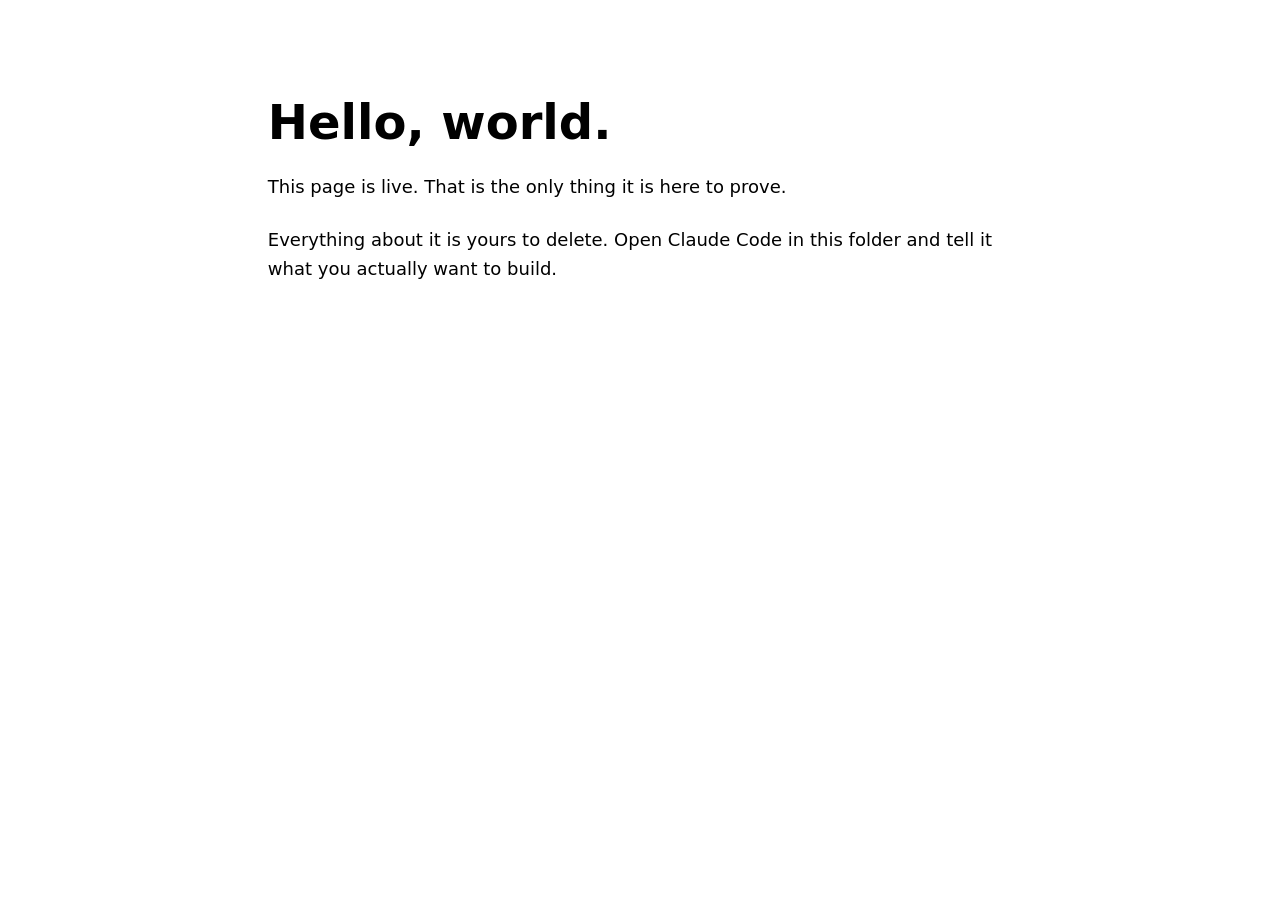
==== index.html @ e4d654cd "Initial commit" ====
<!doctype html>
<html lang="en">
<head>
  <meta charset="utf-8">
  <meta name="viewport" content="width=device-width, initial-scale=1">
  <title>Hello</title>
  <link rel="stylesheet" href="style.css">
</head>
<body>

  <h1>Hello, world.</h1>

  <p>
    This page is live. That is the only thing it is here to prove.
  </p>

  <p>
    Everything about it is yours to delete. Open Claude Code in this folder and
    tell it what you actually want to build.
  </p>

</body>
</html>
---- style.css ----
/* A deliberately small starting point.
   It exists to prove one thing: this file is loading.
   If you can see spacing and a readable line length, the path in index.html works.

   Delete all of it whenever you want. */

:root {
  /* Makes the page follow the reader's light or dark mode setting, for free. */
  color-scheme: light dark;
}

body {
  font-family: system-ui, -apple-system, "Segoe UI", Roboto, sans-serif;

  /* 65ch caps the line at about 65 characters. Long lines are genuinely hard
     to read, and this single rule does more for legibility than anything else
     in this file. */
  max-width: 65ch;

  margin: 0 auto;
  padding: 4rem 1.5rem;
  line-height: 1.6;
  font-size: 1.125rem;
}

h1 {
  font-size: 3rem;
  line-height: 1.1;
  margin-bottom: 1.5rem;
}

p {
  margin-bottom: 1.5rem;
}
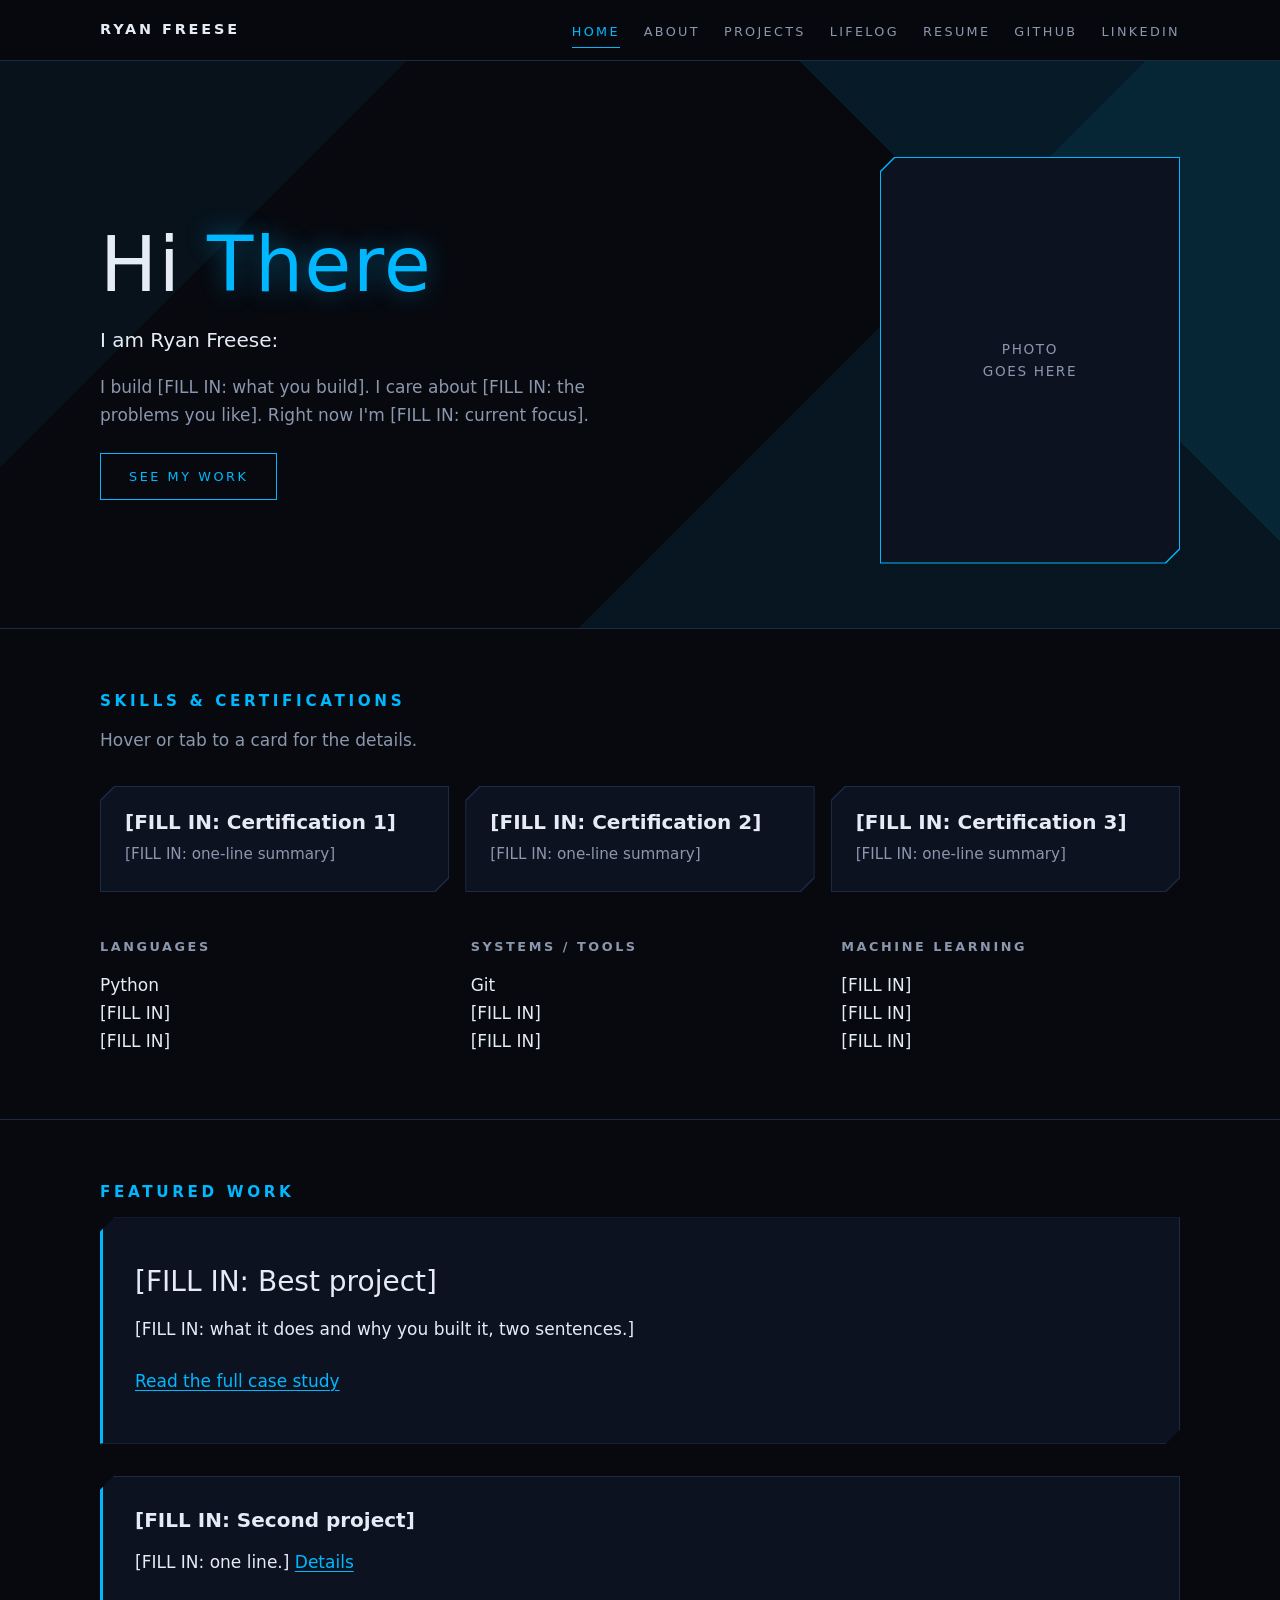
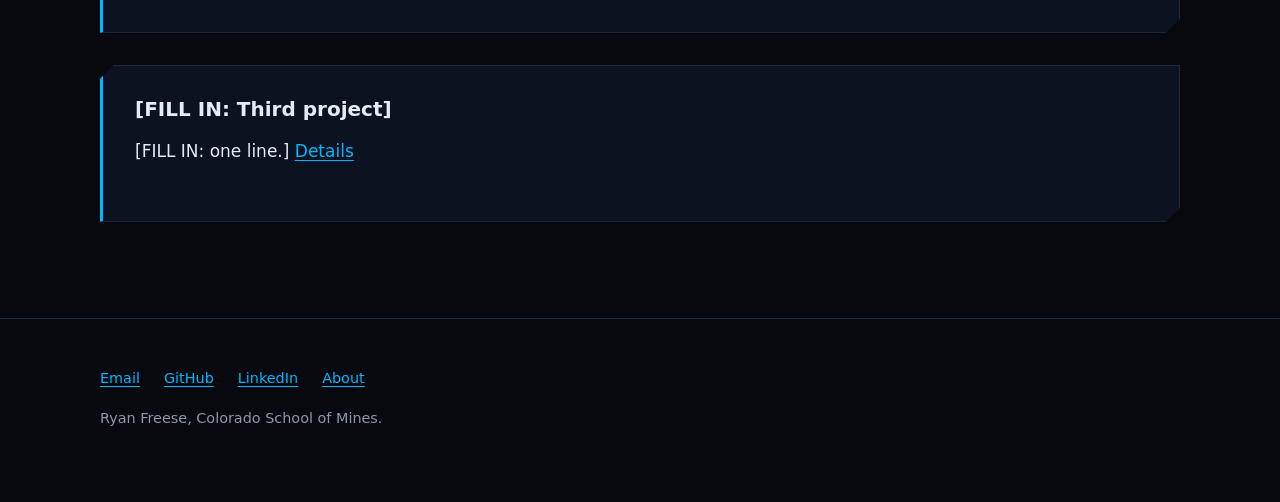
==== commit 389905f2: "Build full site: home, about, projects, lifelog, resume, redirect stubs Dark neon-blue crystalline t" ====
--- a/index.html
+++ b/index.html
@@ -3,21 +3,136 @@
 <head>
   <meta charset="utf-8">
   <meta name="viewport" content="width=device-width, initial-scale=1">
-  <title>Hello</title>
+  <title>Ryan Freese</title>
+  <meta name="description" content="Ryan Freese, computer science master's student. Projects, skills and a lifelog.">
   <link rel="stylesheet" href="style.css">
 </head>
 <body>
 
-  <h1>Hello, world.</h1>
+  <header class="site-header">
+    <div class="wrap">
+      <a class="brand" href="index.html">Ryan Freese</a>
+      <nav aria-label="Main">
+        <ul class="nav">
+          <li><a href="index.html" aria-current="page">Home</a></li>
+          <li><a href="about.html">About</a></li>
+          <li><a href="projects/">Projects</a></li>
+          <li><a href="lifelog/">Lifelog</a></li>
+          <li><a href="resume/">Resume</a></li>
+          <li><a href="github/">GitHub</a></li>
+          <li><a href="linkedin/">LinkedIn</a></li>
+        </ul>
+      </nav>
+    </div>
+  </header>
 
-  <p>
-    This page is live. That is the only thing it is here to prove.
-  </p>
+  <main>
+    <section class="hero">
+      <div class="wrap">
+        <div>
+          <h1>Hi <span>There</span></h1>
+          <p class="lead">I am Ryan Freese:</p>
+          <p class="intro">
+            I build [FILL IN: what you build]. I care about [FILL IN: the problems you like].
+            Right now I'm [FILL IN: current focus].
+          </p>
+          <a class="btn" href="projects/">See my work</a>
+        </div>
+        <div class="portrait" role="img" aria-label="Photo of Ryan Freese (placeholder)">
+          <div>Photo<br>goes here</div>
+        </div>
+      </div>
+    </section>
 
-  <p>
-    Everything about it is yours to delete. Open Claude Code in this folder and
-    tell it what you actually want to build.
-  </p>
+    <section class="section" id="skills">
+      <div class="wrap">
+        <h2>Skills &amp; certifications</h2>
+        <p class="muted prose">Hover or tab to a card for the details.</p>
+
+        <ul class="skills-grid">
+          <li class="skill-card" tabindex="0"><div>
+            <h3>[FILL IN: Certification 1]</h3>
+            <p>[FILL IN: one-line summary]</p>
+            <div class="skill-card__detail"><dl>
+              <dt>Issuer</dt><dd>[FILL IN]</dd>
+              <dt>Date</dt><dd>[FILL IN]</dd>
+              <dt>What it covers</dt><dd>[FILL IN]</dd>
+              <dt>Related work</dt><dd>[FILL IN: link a project]</dd>
+            </dl></div>
+          </div></li>
+          <li class="skill-card" tabindex="0"><div>
+            <h3>[FILL IN: Certification 2]</h3>
+            <p>[FILL IN: one-line summary]</p>
+            <div class="skill-card__detail"><dl>
+              <dt>Issuer</dt><dd>[FILL IN]</dd>
+              <dt>Date</dt><dd>[FILL IN]</dd>
+              <dt>What it covers</dt><dd>[FILL IN]</dd>
+              <dt>Related work</dt><dd>[FILL IN: link a project]</dd>
+            </dl></div>
+          </div></li>
+          <li class="skill-card" tabindex="0"><div>
+            <h3>[FILL IN: Certification 3]</h3>
+            <p>[FILL IN: one-line summary]</p>
+            <div class="skill-card__detail"><dl>
+              <dt>Issuer</dt><dd>[FILL IN]</dd>
+              <dt>Date</dt><dd>[FILL IN]</dd>
+              <dt>What it covers</dt><dd>[FILL IN]</dd>
+              <dt>Related work</dt><dd>[FILL IN: link a project]</dd>
+            </dl></div>
+          </div></li>
+        </ul>
+
+        <div class="skill-lists">
+          <div>
+            <h3>Languages</h3>
+            <p>Python<br>[FILL IN]<br>[FILL IN]</p>
+          </div>
+          <div>
+            <h3>Systems / Tools</h3>
+            <p>Git<br>[FILL IN]<br>[FILL IN]</p>
+          </div>
+          <div>
+            <h3>Machine Learning</h3>
+            <p>[FILL IN]<br>[FILL IN]<br>[FILL IN]</p>
+          </div>
+        </div>
+      </div>
+    </section>
+
+    <section class="section" id="work">
+      <div class="wrap">
+        <h2>Featured work</h2>
+
+        <article class="case case--major">
+          <h3>[FILL IN: Best project]</h3>
+          <p class="prose">[FILL IN: what it does and why you built it, two sentences.]</p>
+          <a href="projects/">Read the full case study</a>
+        </article>
+
+        <article class="case case--minor">
+          <h3>[FILL IN: Second project]</h3>
+          <p>[FILL IN: one line.] <a href="projects/">Details</a></p>
+        </article>
+
+        <article class="case case--minor">
+          <h3>[FILL IN: Third project]</h3>
+          <p>[FILL IN: one line.] <a href="projects/">Details</a></p>
+        </article>
+      </div>
+    </section>
+  </main>
+
+  <footer class="site-footer">
+    <div class="wrap">
+      <ul>
+        <li><a href="mailto:ryandfreese@gmail.com">Email</a></li>
+        <li><a href="github/">GitHub</a></li>
+        <li><a href="linkedin/">LinkedIn</a></li>
+        <li><a href="about.html">About</a></li>
+      </ul>
+      <p>Ryan Freese, Colorado School of Mines.</p>
+    </div>
+  </footer>
 
 </body>
 </html>
--- a/style.css
+++ b/style.css
@@ -1,34 +1,133 @@
-/* A deliberately small starting point.
-   It exists to prove one thing: this file is loading.
-   If you can see spacing and a readable line length, the path in index.html works.
-
-   Delete all of it whenever you want. */
+/* Dark, neon-blue, crystalline. Plain CSS, system fonts, no JS.
+   Spacing scale: 8 / 16 / 24 / 32 / 48 / 64 / 96 px. */
 
 :root {
-  /* Makes the page follow the reader's light or dark mode setting, for free. */
-  color-scheme: light dark;
+  color-scheme: dark;
+  --bg: #07090f;
+  --panel: #0d1220;
+  --line: #1c2a44;
+  --text: #e6ecf5;
+  --muted: #8b97ad;
+  --accent: #00b8ff;
+  --s1: 8px; --s2: 16px; --s3: 24px; --s4: 32px; --s5: 48px; --s6: 64px; --s7: 96px;
+  /* cut corners: the "crystal" shape used on portrait and cards */
+  --facet: polygon(14px 0, 100% 0, 100% calc(100% - 14px), calc(100% - 14px) 100%, 0 100%, 0 14px);
 }
 
+html { scroll-behavior: smooth; }
+
 body {
-  font-family: system-ui, -apple-system, "Segoe UI", Roboto, sans-serif;
-
-  /* 65ch caps the line at about 65 characters. Long lines are genuinely hard
-     to read, and this single rule does more for legibility than anything else
-     in this file. */
-  max-width: 65ch;
-
-  margin: 0 auto;
-  padding: 4rem 1.5rem;
-  line-height: 1.6;
-  font-size: 1.125rem;
+  margin: 0;
+  background: var(--bg);
+  color: var(--text);
+  font-family: "Segoe UI", system-ui, -apple-system, Helvetica, Arial, sans-serif;
+  font-size: 1.0625rem;
+  line-height: 1.65;
 }
 
-h1 {
-  font-size: 3rem;
-  line-height: 1.1;
-  margin-bottom: 1.5rem;
+a { color: var(--accent); text-decoration-thickness: 1px; text-underline-offset: 3px; }
+a:hover { color: #7fdcff; }
+:focus-visible { outline: 2px solid var(--accent); outline-offset: 3px; }
+
+h1, h2, h3 { line-height: 1.15; margin: 0 0 var(--s2); }
+h1 { font-size: clamp(2.5rem, 7vw, 4.75rem); font-weight: 300; letter-spacing: 0.02em; }
+h2 { font-size: 0.95rem; font-weight: 600; letter-spacing: 0.24em; text-transform: uppercase; color: var(--accent); }
+h3 { font-size: 1.25rem; font-weight: 600; }
+p { margin: 0 0 var(--s3); }
+
+.wrap { max-width: 1080px; margin: 0 auto; padding: 0 var(--s3); }
+.prose { max-width: 65ch; }
+.muted { color: var(--muted); }
+
+/* ---------- header ---------- */
+.site-header {
+  position: sticky; top: 0; z-index: 10;
+  background: rgba(7, 9, 15, 0.94);
+  border-bottom: 1px solid var(--line);
+}
+.site-header .wrap { display: flex; flex-wrap: wrap; align-items: center; justify-content: space-between; gap: var(--s1) var(--s3); padding-top: var(--s2); padding-bottom: var(--s2); }
+.brand { color: var(--text); font-weight: 600; letter-spacing: 0.2em; text-decoration: none; text-transform: uppercase; font-size: 0.9rem; }
+.nav { display: flex; flex-wrap: wrap; gap: var(--s1) var(--s3); list-style: none; margin: 0; padding: 0; }
+.nav a { color: var(--muted); text-decoration: none; font-size: 0.8rem; letter-spacing: 0.18em; text-transform: uppercase; padding: var(--s1) 0; border-bottom: 1px solid transparent; }
+.nav a:hover, .nav a[aria-current="page"] { color: var(--accent); border-bottom-color: var(--accent); }
+
+/* ---------- hero ---------- */
+.hero {
+  padding: var(--s7) 0 var(--s6);
+  border-bottom: 1px solid var(--line);
+  /* low-poly triangles from hard-stop gradients */
+  background:
+    linear-gradient(135deg, transparent 0 62%, rgba(0, 184, 255, 0.07) 62% 100%),
+    linear-gradient(225deg, rgba(0, 184, 255, 0.10) 0 26%, transparent 26%),
+    linear-gradient(315deg, transparent 0 78%, rgba(0, 184, 255, 0.05) 78% 100%),
+    var(--bg);
+}
+.hero .wrap { display: grid; grid-template-columns: 1fr minmax(200px, 300px); gap: var(--s5); align-items: center; }
+.hero h1 span { color: var(--accent); text-shadow: 0 0 24px rgba(0, 184, 255, 0.45); }
+.hero .lead { font-size: 1.25rem; color: var(--text); margin-bottom: var(--s2); }
+.hero .intro { color: var(--muted); max-width: 52ch; }
+
+.portrait { padding: 1px; background: var(--accent); clip-path: var(--facet); aspect-ratio: 4 / 5; }
+.portrait > div { height: 100%; display: grid; place-items: center; text-align: center; padding: var(--s2); background: var(--panel); clip-path: var(--facet); color: var(--muted); font-size: 0.85rem; letter-spacing: 0.12em; text-transform: uppercase; }
+
+/* ghost button */
+.btn { display: inline-block; padding: 12px 28px; border: 1px solid var(--accent); color: var(--accent); text-decoration: none; text-transform: uppercase; letter-spacing: 0.2em; font-size: 0.8rem; transition: background 0.2s, color 0.2s; }
+.btn:hover { background: var(--accent); color: var(--bg); }
+
+/* ---------- sections ---------- */
+.section { padding: var(--s6) 0; border-bottom: 1px solid var(--line); scroll-margin-top: 72px; }
+.page-title { padding: var(--s6) 0 var(--s4); border-bottom: 1px solid var(--line); }
+.page-title h1 { margin-bottom: var(--s1); font-size: clamp(2.25rem, 6vw, 3.75rem); }
+
+/* ---------- skills grid: cards expand on hover or focus ---------- */
+.skills-grid { display: grid; grid-template-columns: repeat(3, 1fr); gap: var(--s2); list-style: none; margin: var(--s4) 0 var(--s5); padding: 0; }
+.skill-card { padding: 1px; background: var(--line); clip-path: var(--facet); transition: background 0.2s; cursor: default; }
+.skill-card > div { height: 100%; box-sizing: border-box; padding: var(--s3); background: var(--panel); clip-path: var(--facet); }
+.skill-card h3 { margin-bottom: var(--s1); }
+.skill-card p { margin: 0; color: var(--muted); font-size: 0.95rem; }
+.skill-card__detail { max-height: 0; overflow: hidden; opacity: 0; transition: max-height 0.3s ease, opacity 0.25s ease; }
+.skill-card__detail dl { margin: var(--s2) 0 0; padding-top: var(--s2); border-top: 1px solid var(--line); font-size: 0.9rem; }
+.skill-card__detail dt { color: var(--accent); font-size: 0.72rem; letter-spacing: 0.18em; text-transform: uppercase; }
+.skill-card__detail dd { margin: 0 0 var(--s1); color: var(--text); }
+.skill-card:hover, .skill-card:focus-within { grid-column: 1 / -1; background: var(--accent); }
+.skill-card:hover .skill-card__detail, .skill-card:focus-within .skill-card__detail { max-height: 320px; opacity: 1; }
+
+.skill-lists { display: grid; grid-template-columns: repeat(3, 1fr); gap: var(--s4); }
+.skill-lists h3 { font-size: 0.8rem; letter-spacing: 0.2em; text-transform: uppercase; color: var(--muted); }
+.skill-lists p { margin: 0; }
+
+/* ---------- case studies ---------- */
+.case { padding: var(--s4); margin-bottom: var(--s4); background: var(--panel); border: 1px solid var(--line); border-left: 3px solid var(--accent); clip-path: var(--facet); }
+.case--major { padding: var(--s5) var(--s4); }
+.case--major h2, .case--minor h2 { margin-bottom: var(--s1); }
+.case h3 { font-size: 1.75rem; font-weight: 300; }
+.case--minor h3 { font-size: 1.25rem; font-weight: 600; }
+.case dl { display: grid; grid-template-columns: max-content 1fr; gap: var(--s1) var(--s3); margin: var(--s3) 0 0; }
+.case dt { color: var(--accent); font-size: 0.72rem; letter-spacing: 0.18em; text-transform: uppercase; padding-top: 4px; }
+.case dd { margin: 0; }
+
+/* ---------- lifelog ---------- */
+.log-entry { display: grid; grid-template-columns: 9rem 1fr; gap: var(--s3); padding: var(--s3) 0; border-top: 1px solid var(--line); }
+.log-entry time { color: var(--accent); letter-spacing: 0.14em; text-transform: uppercase; font-size: 0.85rem; }
+.log-entry h3 { font-size: 1rem; color: var(--muted); letter-spacing: 0.12em; text-transform: uppercase; margin: 0 0 4px; }
+.log-entry p { margin: 0 0 var(--s2); }
+
+/* ---------- footer ---------- */
+.site-footer { padding: var(--s5) 0; color: var(--muted); font-size: 0.9rem; }
+.site-footer ul { display: flex; flex-wrap: wrap; gap: var(--s1) var(--s3); list-style: none; margin: 0 0 var(--s2); padding: 0; }
+
+/* ---------- small screens ---------- */
+@media (max-width: 720px) {
+  .hero { padding: var(--s6) 0 var(--s5); }
+  .hero .wrap { grid-template-columns: 1fr; }
+  .portrait { max-width: 220px; order: -1; }
+  .skills-grid, .skill-lists { grid-template-columns: 1fr; }
+  .case dl, .log-entry { grid-template-columns: 1fr; }
+  .case dl { gap: 0; }
+  .case dd { margin-bottom: var(--s2); }
 }
 
-p {
-  margin-bottom: 1.5rem;
+@media (prefers-reduced-motion: reduce) {
+  html { scroll-behavior: auto; }
+  .btn, .skill-card, .skill-card__detail { transition: none; }
 }
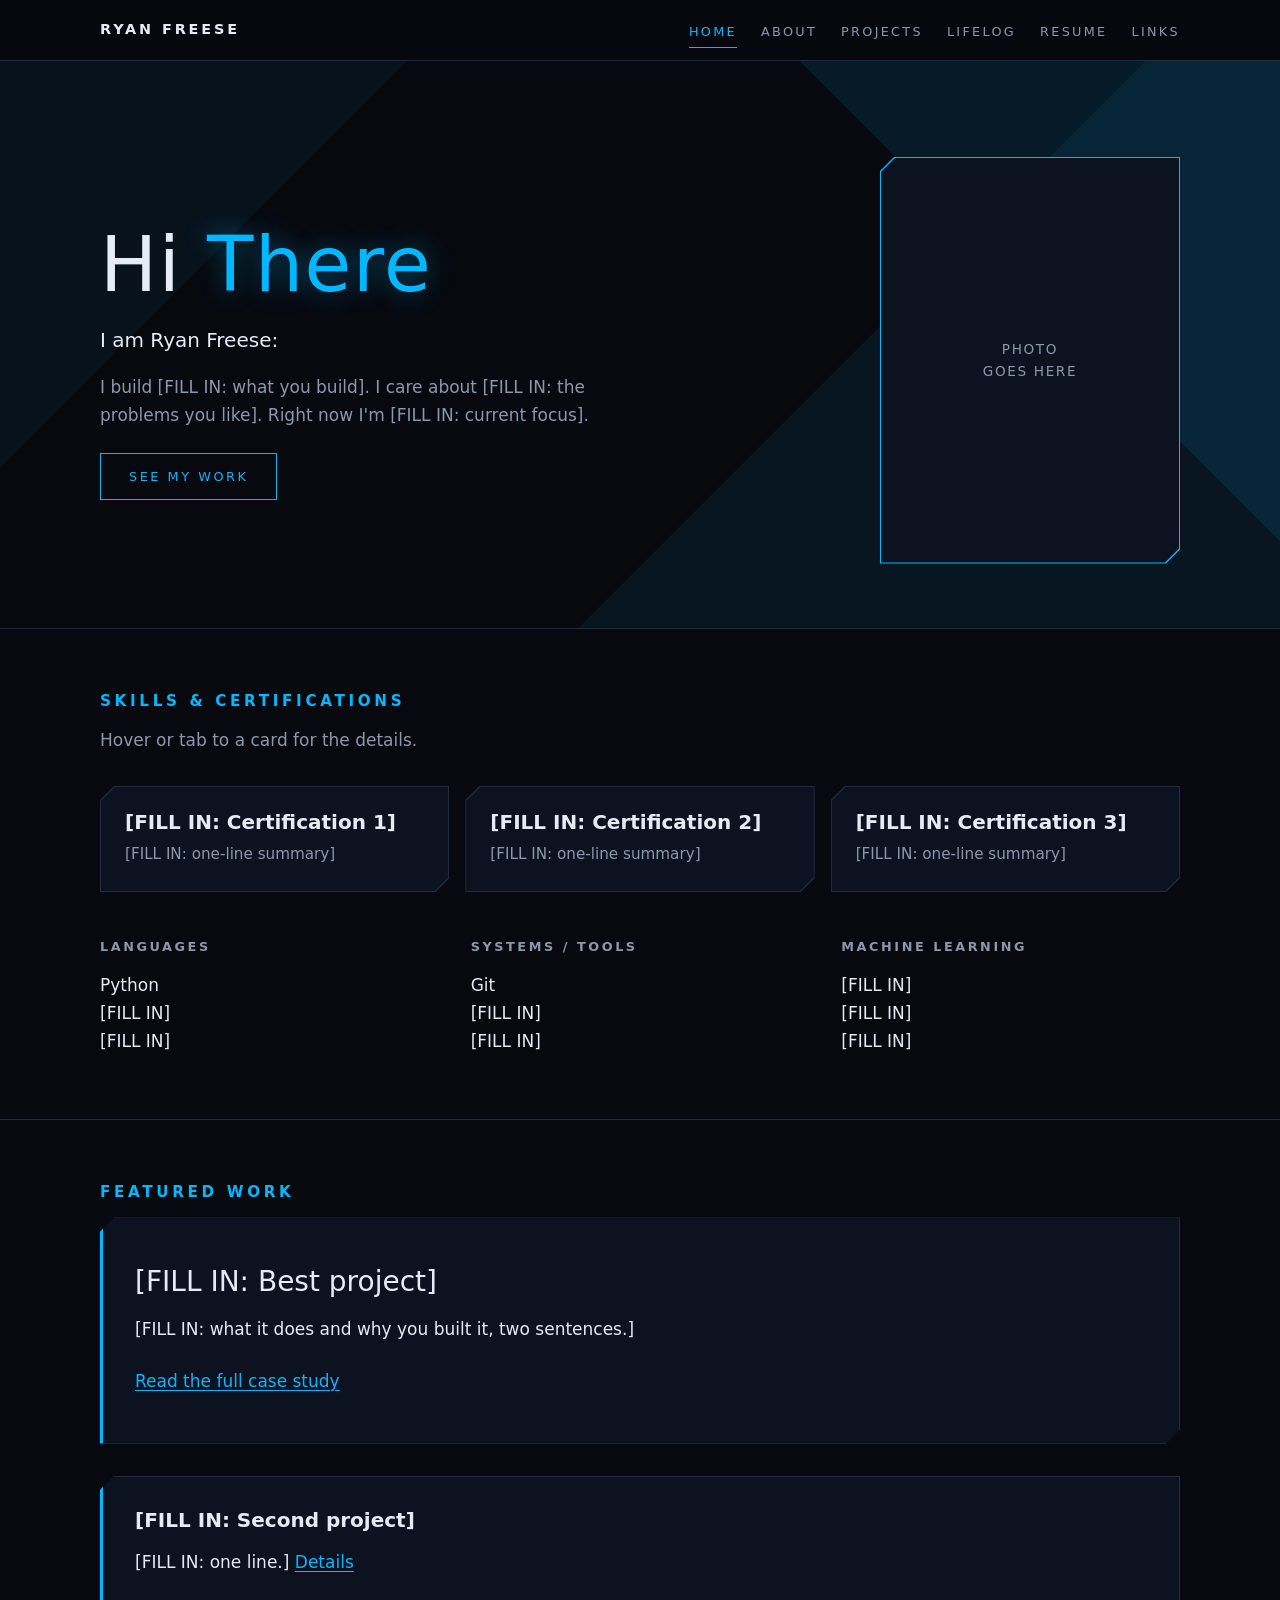
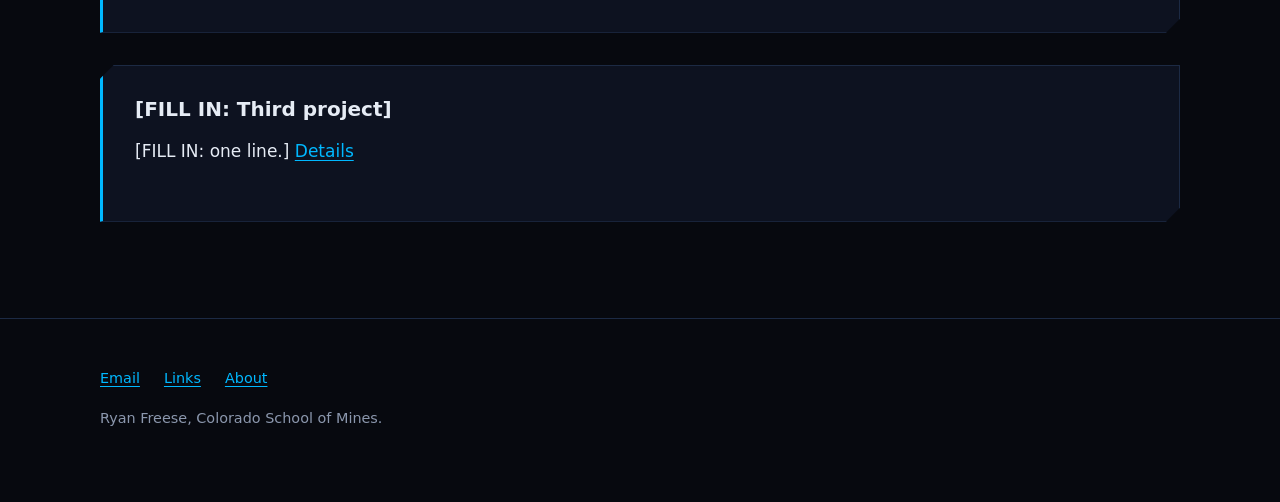
==== commit 78886b18: "Replace GitHub and LinkedIn tabs with a Links page Co-Authored-By: Claude Sonnet 5 <noreply@anthropi" ====
--- a/index.html
+++ b/index.html
@@ -19,8 +19,7 @@
           <li><a href="projects/">Projects</a></li>
           <li><a href="lifelog/">Lifelog</a></li>
           <li><a href="resume/">Resume</a></li>
-          <li><a href="github/">GitHub</a></li>
-          <li><a href="linkedin/">LinkedIn</a></li>
+          <li><a href="links/">Links</a></li>
         </ul>
       </nav>
     </div>
@@ -126,8 +125,7 @@
     <div class="wrap">
       <ul>
         <li><a href="mailto:ryandfreese@gmail.com">Email</a></li>
-        <li><a href="github/">GitHub</a></li>
-        <li><a href="linkedin/">LinkedIn</a></li>
+        <li><a href="links/">Links</a></li>
         <li><a href="about.html">About</a></li>
       </ul>
       <p>Ryan Freese, Colorado School of Mines.</p>
--- a/style.css
+++ b/style.css
@@ -131,3 +131,14 @@
   html { scroll-behavior: auto; }
   .btn, .skill-card, .skill-card__detail { transition: none; }
 }
+
+/* ---------- links page ---------- */
+.links-grid { display: grid; grid-template-columns: repeat(auto-fill, minmax(220px, 1fr)); gap: var(--s3); list-style: none; margin: 0; padding: 0; }
+.link-card { padding: 1px; background: var(--line); clip-path: var(--facet); transition: background 0.2s; }
+.link-card:hover, .link-card:focus-within { background: var(--accent); }
+.link-card > div { height: 100%; box-sizing: border-box; padding: var(--s4) var(--s3); background: var(--panel); clip-path: var(--facet); text-align: center; }
+.link-card h3 { margin-bottom: 4px; }
+.link-card p { margin: 0 0 var(--s3); font-size: 0.9rem; }
+.logo { width: 72px; height: 72px; margin: 0 auto var(--s2); display: grid; place-items: center; background: var(--accent); color: var(--bg); font-weight: 700; font-size: 1.4rem; letter-spacing: 0.06em; clip-path: var(--facet); }
+.btn[aria-disabled="true"] { border-color: var(--line); color: var(--muted); cursor: not-allowed; }
+.btn[aria-disabled="true"]:hover { background: transparent; color: var(--muted); }
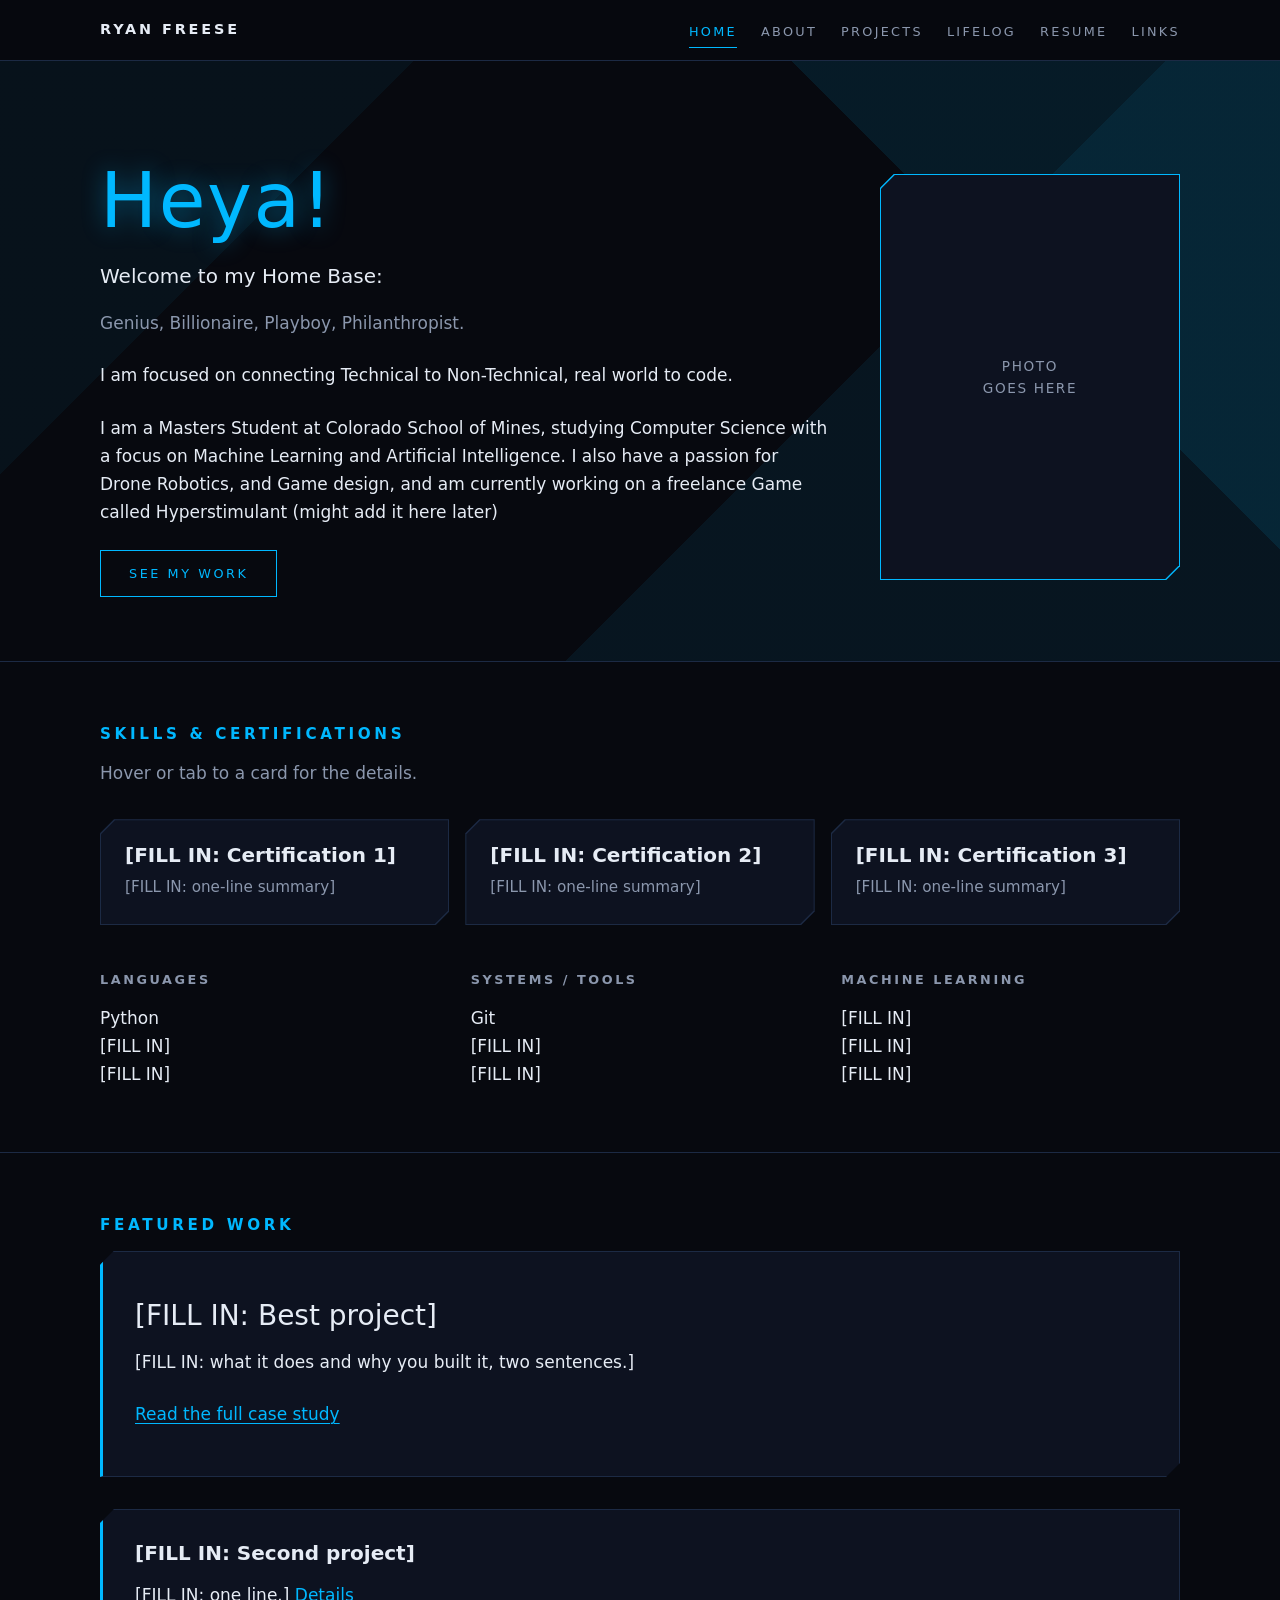
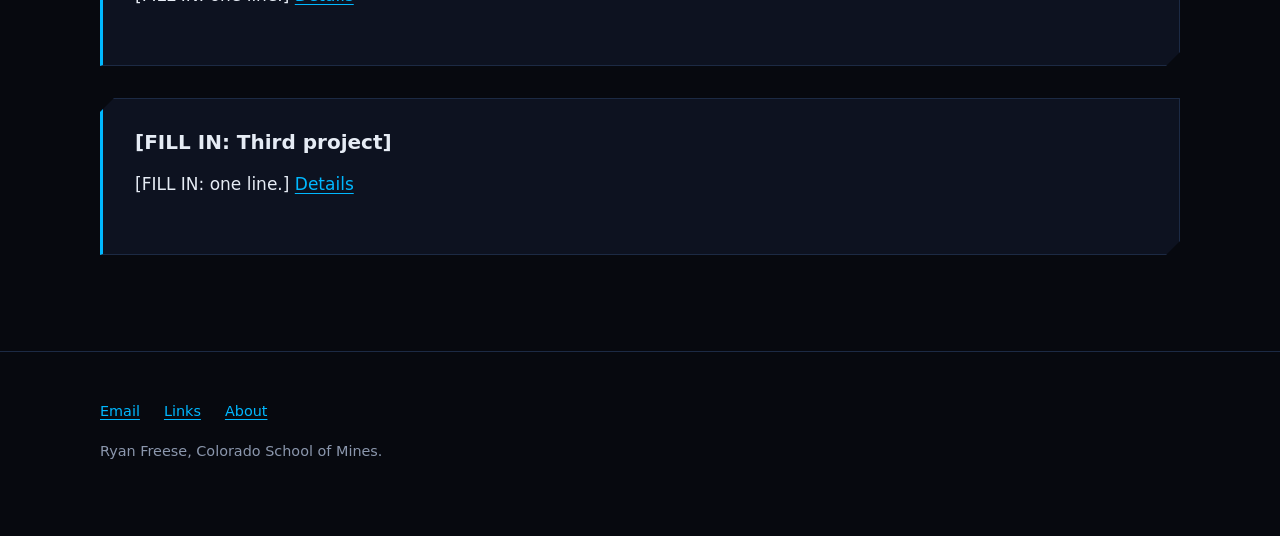
==== commit 2bb8caea: "Polish site styling and copy, add PRODUCT.md Co-Authored-By: Claude Sonnet 5 <noreply@anthropic.com>" ====
--- a/index.html
+++ b/index.html
@@ -29,11 +29,16 @@
     <section class="hero">
       <div class="wrap">
         <div>
-          <h1>Hi <span>There</span></h1>
-          <p class="lead">I am Ryan Freese:</p>
+          <h1><span>Heya!</span></h1>
+          <p class="lead">Welcome to my Home Base:</p>
           <p class="intro">
-            I build [FILL IN: what you build]. I care about [FILL IN: the problems you like].
-            Right now I'm [FILL IN: current focus].
+            Genius, Billionaire, Playboy, Philanthropist.
+          </p>
+          <p>
+            I am focused on connecting Technical to Non-Technical, real world to code. 
+          </p>
+          <p>
+            I am a Masters Student at Colorado School of Mines, studying Computer Science with a focus on Machine Learning and Artificial Intelligence. I also have a passion for Drone Robotics, and Game design, and am currently working on a freelance Game called Hyperstimulant (might add it here later)
           </p>
           <a class="btn" href="projects/">See my work</a>
         </div>
@@ -124,7 +129,7 @@
   <footer class="site-footer">
     <div class="wrap">
       <ul>
-        <li><a href="mailto:ryandfreese@gmail.com">Email</a></li>
+        <li><a href="mailto:rfreese@mines.edu">Email</a></li>
         <li><a href="links/">Links</a></li>
         <li><a href="about.html">About</a></li>
       </ul>
--- a/style.css
+++ b/style.css
@@ -121,7 +121,7 @@
   .hero { padding: var(--s6) 0 var(--s5); }
   .hero .wrap { grid-template-columns: 1fr; }
   .portrait { max-width: 220px; order: -1; }
-  .skills-grid, .skill-lists { grid-template-columns: 1fr; }
+  .skills-grid, .skill-lists, .links-grid { grid-template-columns: 1fr; }
   .case dl, .log-entry { grid-template-columns: 1fr; }
   .case dl { gap: 0; }
   .case dd { margin-bottom: var(--s2); }
@@ -133,7 +133,7 @@
 }
 
 /* ---------- links page ---------- */
-.links-grid { display: grid; grid-template-columns: repeat(auto-fill, minmax(220px, 1fr)); gap: var(--s3); list-style: none; margin: 0; padding: 0; }
+.links-grid { display: grid; grid-template-columns: repeat(3, 1fr); gap: var(--s3); list-style: none; margin: 0; padding: 0; }
 .link-card { padding: 1px; background: var(--line); clip-path: var(--facet); transition: background 0.2s; }
 .link-card:hover, .link-card:focus-within { background: var(--accent); }
 .link-card > div { height: 100%; box-sizing: border-box; padding: var(--s4) var(--s3); background: var(--panel); clip-path: var(--facet); text-align: center; }
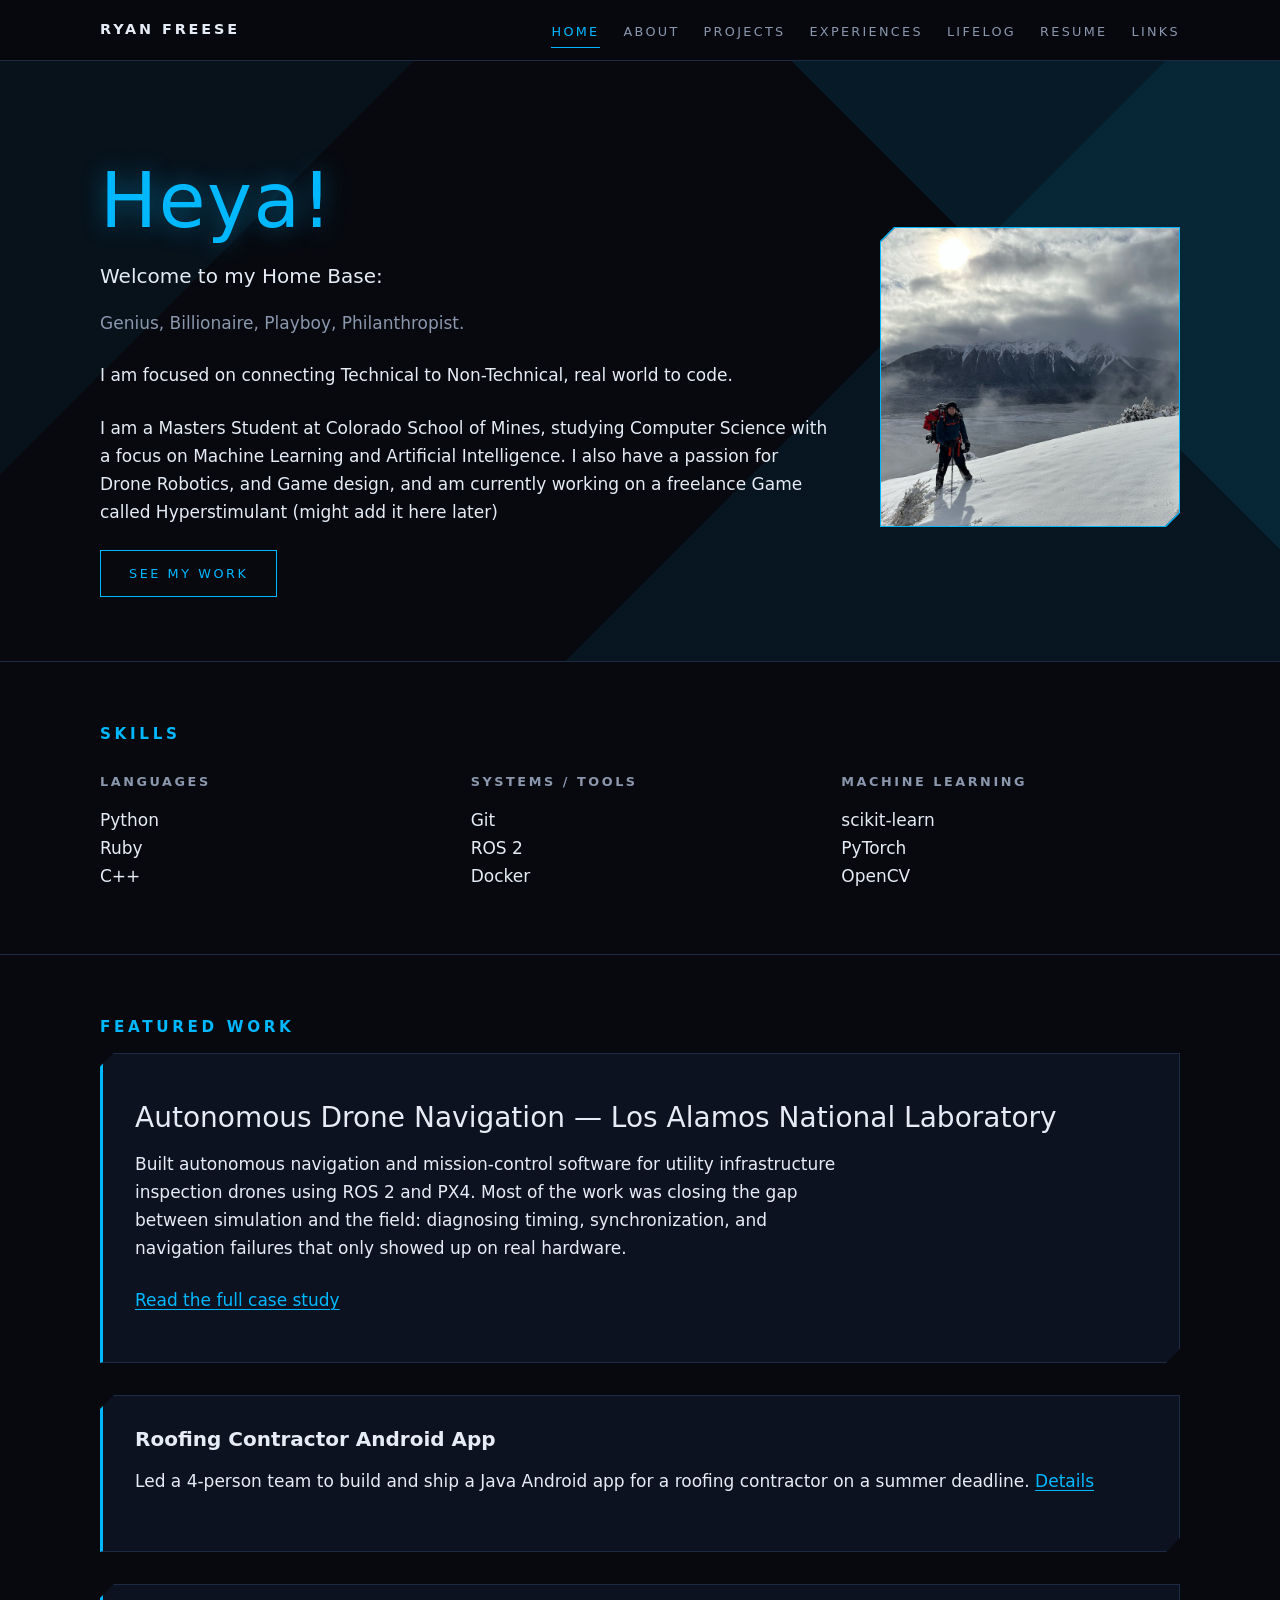
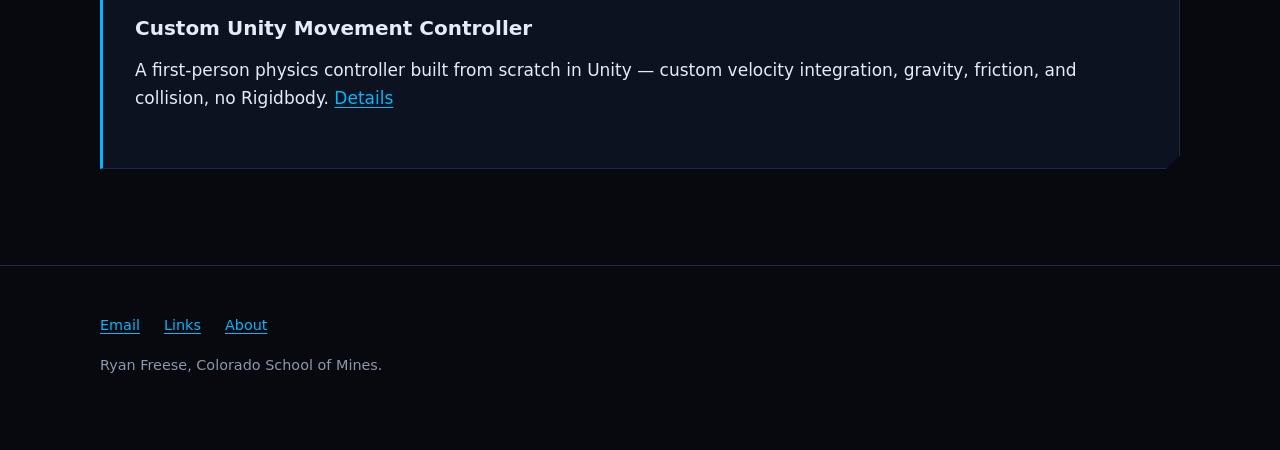
==== commit a02d46e0: "Add Experiences section, real photos, and site cleanup Adds a new Experiences page (static per-post " ====
--- a/index.html
+++ b/index.html
@@ -17,6 +17,7 @@
           <li><a href="index.html" aria-current="page">Home</a></li>
           <li><a href="about.html">About</a></li>
           <li><a href="projects/">Projects</a></li>
+          <li><a href="experiences/">Experiences</a></li>
           <li><a href="lifelog/">Lifelog</a></li>
           <li><a href="resume/">Resume</a></li>
           <li><a href="links/">Links</a></li>
@@ -42,62 +43,28 @@
           </p>
           <a class="btn" href="projects/">See my work</a>
         </div>
-        <div class="portrait" role="img" aria-label="Photo of Ryan Freese (placeholder)">
-          <div>Photo<br>goes here</div>
+        <div class="portrait">
+          <div><img src="imago/Main%20Image.jpg" alt="Ryan Freese"></div>
         </div>
       </div>
     </section>
 
     <section class="section" id="skills">
       <div class="wrap">
-        <h2>Skills &amp; certifications</h2>
-        <p class="muted prose">Hover or tab to a card for the details.</p>
-
-        <ul class="skills-grid">
-          <li class="skill-card" tabindex="0"><div>
-            <h3>[FILL IN: Certification 1]</h3>
-            <p>[FILL IN: one-line summary]</p>
-            <div class="skill-card__detail"><dl>
-              <dt>Issuer</dt><dd>[FILL IN]</dd>
-              <dt>Date</dt><dd>[FILL IN]</dd>
-              <dt>What it covers</dt><dd>[FILL IN]</dd>
-              <dt>Related work</dt><dd>[FILL IN: link a project]</dd>
-            </dl></div>
-          </div></li>
-          <li class="skill-card" tabindex="0"><div>
-            <h3>[FILL IN: Certification 2]</h3>
-            <p>[FILL IN: one-line summary]</p>
-            <div class="skill-card__detail"><dl>
-              <dt>Issuer</dt><dd>[FILL IN]</dd>
-              <dt>Date</dt><dd>[FILL IN]</dd>
-              <dt>What it covers</dt><dd>[FILL IN]</dd>
-              <dt>Related work</dt><dd>[FILL IN: link a project]</dd>
-            </dl></div>
-          </div></li>
-          <li class="skill-card" tabindex="0"><div>
-            <h3>[FILL IN: Certification 3]</h3>
-            <p>[FILL IN: one-line summary]</p>
-            <div class="skill-card__detail"><dl>
-              <dt>Issuer</dt><dd>[FILL IN]</dd>
-              <dt>Date</dt><dd>[FILL IN]</dd>
-              <dt>What it covers</dt><dd>[FILL IN]</dd>
-              <dt>Related work</dt><dd>[FILL IN: link a project]</dd>
-            </dl></div>
-          </div></li>
-        </ul>
+        <h2>Skills</h2>
 
         <div class="skill-lists">
           <div>
             <h3>Languages</h3>
-            <p>Python<br>[FILL IN]<br>[FILL IN]</p>
+            <p>Python<br>Ruby<br>C++</p>
           </div>
           <div>
             <h3>Systems / Tools</h3>
-            <p>Git<br>[FILL IN]<br>[FILL IN]</p>
+            <p>Git<br>ROS 2<br>Docker</p>
           </div>
           <div>
             <h3>Machine Learning</h3>
-            <p>[FILL IN]<br>[FILL IN]<br>[FILL IN]</p>
+            <p>scikit-learn<br>PyTorch<br>OpenCV</p>
           </div>
         </div>
       </div>
@@ -108,19 +75,19 @@
         <h2>Featured work</h2>
 
         <article class="case case--major">
-          <h3>[FILL IN: Best project]</h3>
-          <p class="prose">[FILL IN: what it does and why you built it, two sentences.]</p>
+          <h3>Autonomous Drone Navigation — Los Alamos National Laboratory</h3>
+          <p class="prose">Built autonomous navigation and mission-control software for utility infrastructure inspection drones using ROS 2 and PX4. Most of the work was closing the gap between simulation and the field: diagnosing timing, synchronization, and navigation failures that only showed up on real hardware.</p>
           <a href="projects/">Read the full case study</a>
         </article>
 
         <article class="case case--minor">
-          <h3>[FILL IN: Second project]</h3>
-          <p>[FILL IN: one line.] <a href="projects/">Details</a></p>
+          <h3>Roofing Contractor Android App</h3>
+          <p>Led a 4-person team to build and ship a Java Android app for a roofing contractor on a summer deadline. <a href="projects/">Details</a></p>
         </article>
 
         <article class="case case--minor">
-          <h3>[FILL IN: Third project]</h3>
-          <p>[FILL IN: one line.] <a href="projects/">Details</a></p>
+          <h3>Custom Unity Movement Controller</h3>
+          <p>A first-person physics controller built from scratch in Unity — custom velocity integration, gravity, friction, and collision, no Rigidbody. <a href="projects/">Details</a></p>
         </article>
       </div>
     </section>
--- a/style.css
+++ b/style.css
@@ -67,8 +67,9 @@
 .hero .lead { font-size: 1.25rem; color: var(--text); margin-bottom: var(--s2); }
 .hero .intro { color: var(--muted); max-width: 52ch; }
 
-.portrait { padding: 1px; background: var(--accent); clip-path: var(--facet); aspect-ratio: 4 / 5; }
-.portrait > div { height: 100%; display: grid; place-items: center; text-align: center; padding: var(--s2); background: var(--panel); clip-path: var(--facet); color: var(--muted); font-size: 0.85rem; letter-spacing: 0.12em; text-transform: uppercase; }
+.portrait { padding: 1px; background: var(--accent); clip-path: var(--facet); aspect-ratio: 1 / 1; }
+.portrait > div { height: 100%; overflow: hidden; background: var(--panel); clip-path: var(--facet); }
+.portrait img { width: 100%; height: 100%; object-fit: cover; object-position: 25% center; display: block; }
 
 /* ghost button */
 .btn { display: inline-block; padding: 12px 28px; border: 1px solid var(--accent); color: var(--accent); text-decoration: none; text-transform: uppercase; letter-spacing: 0.2em; font-size: 0.8rem; transition: background 0.2s, color 0.2s; }
@@ -79,20 +80,8 @@
 .page-title { padding: var(--s6) 0 var(--s4); border-bottom: 1px solid var(--line); }
 .page-title h1 { margin-bottom: var(--s1); font-size: clamp(2.25rem, 6vw, 3.75rem); }
 
-/* ---------- skills grid: cards expand on hover or focus ---------- */
-.skills-grid { display: grid; grid-template-columns: repeat(3, 1fr); gap: var(--s2); list-style: none; margin: var(--s4) 0 var(--s5); padding: 0; }
-.skill-card { padding: 1px; background: var(--line); clip-path: var(--facet); transition: background 0.2s; cursor: default; }
-.skill-card > div { height: 100%; box-sizing: border-box; padding: var(--s3); background: var(--panel); clip-path: var(--facet); }
-.skill-card h3 { margin-bottom: var(--s1); }
-.skill-card p { margin: 0; color: var(--muted); font-size: 0.95rem; }
-.skill-card__detail { max-height: 0; overflow: hidden; opacity: 0; transition: max-height 0.3s ease, opacity 0.25s ease; }
-.skill-card__detail dl { margin: var(--s2) 0 0; padding-top: var(--s2); border-top: 1px solid var(--line); font-size: 0.9rem; }
-.skill-card__detail dt { color: var(--accent); font-size: 0.72rem; letter-spacing: 0.18em; text-transform: uppercase; }
-.skill-card__detail dd { margin: 0 0 var(--s1); color: var(--text); }
-.skill-card:hover, .skill-card:focus-within { grid-column: 1 / -1; background: var(--accent); }
-.skill-card:hover .skill-card__detail, .skill-card:focus-within .skill-card__detail { max-height: 320px; opacity: 1; }
-
-.skill-lists { display: grid; grid-template-columns: repeat(3, 1fr); gap: var(--s4); }
+/* ---------- skills ---------- */
+.skill-lists { display: grid; grid-template-columns: repeat(3, 1fr); gap: var(--s4); margin-top: var(--s4); }
 .skill-lists h3 { font-size: 0.8rem; letter-spacing: 0.2em; text-transform: uppercase; color: var(--muted); }
 .skill-lists p { margin: 0; }
 
@@ -112,6 +101,22 @@
 .log-entry h3 { font-size: 1rem; color: var(--muted); letter-spacing: 0.12em; text-transform: uppercase; margin: 0 0 4px; }
 .log-entry p { margin: 0 0 var(--s2); }
 
+/* ---------- experiences ---------- */
+.exp-grid { display: grid; grid-template-columns: repeat(3, 1fr); gap: var(--s3); list-style: none; margin: 0; padding: 0; }
+.exp-card { display: block; padding: 1px; background: var(--line); clip-path: var(--facet); text-decoration: none; color: inherit; transition: background 0.2s; }
+.exp-card:hover, .exp-card:focus-visible { background: var(--accent); }
+.exp-card__inner { background: var(--panel); clip-path: var(--facet); overflow: hidden; }
+.exp-card__media { aspect-ratio: 16 / 10; background: var(--bg); }
+.exp-card__media img { width: 100%; height: 100%; object-fit: cover; display: block; }
+.exp-card__body { padding: var(--s3); }
+.exp-card__body h3 { margin-bottom: 4px; }
+.exp-card__body p { margin: 0; color: var(--muted); font-size: 0.9rem; }
+
+.back-link { display: inline-flex; align-items: center; gap: 6px; margin-bottom: var(--s3); color: var(--muted); text-decoration: none; font-size: 0.8rem; letter-spacing: 0.14em; text-transform: uppercase; }
+.back-link:hover { color: var(--accent); }
+.exp-post-media { clip-path: var(--facet); overflow: hidden; aspect-ratio: 16 / 9; margin: var(--s3) 0 var(--s4); background: var(--bg); }
+.exp-post-media img { width: 100%; height: 100%; object-fit: cover; display: block; }
+
 /* ---------- footer ---------- */
 .site-footer { padding: var(--s5) 0; color: var(--muted); font-size: 0.9rem; }
 .site-footer ul { display: flex; flex-wrap: wrap; gap: var(--s1) var(--s3); list-style: none; margin: 0 0 var(--s2); padding: 0; }
@@ -121,7 +126,7 @@
   .hero { padding: var(--s6) 0 var(--s5); }
   .hero .wrap { grid-template-columns: 1fr; }
   .portrait { max-width: 220px; order: -1; }
-  .skills-grid, .skill-lists, .links-grid { grid-template-columns: 1fr; }
+  .skill-lists, .links-grid, .exp-grid { grid-template-columns: 1fr; }
   .case dl, .log-entry { grid-template-columns: 1fr; }
   .case dl { gap: 0; }
   .case dd { margin-bottom: var(--s2); }
@@ -129,7 +134,7 @@
 
 @media (prefers-reduced-motion: reduce) {
   html { scroll-behavior: auto; }
-  .btn, .skill-card, .skill-card__detail { transition: none; }
+  .btn { transition: none; }
 }
 
 /* ---------- links page ---------- */
@@ -139,6 +144,7 @@
 .link-card > div { height: 100%; box-sizing: border-box; padding: var(--s4) var(--s3); background: var(--panel); clip-path: var(--facet); text-align: center; }
 .link-card h3 { margin-bottom: 4px; }
 .link-card p { margin: 0 0 var(--s3); font-size: 0.9rem; }
-.logo { width: 72px; height: 72px; margin: 0 auto var(--s2); display: grid; place-items: center; background: var(--accent); color: var(--bg); font-weight: 700; font-size: 1.4rem; letter-spacing: 0.06em; clip-path: var(--facet); }
+.logo { width: 72px; height: 72px; margin: 0 auto var(--s2); display: grid; place-items: center; background: #fff; padding: 12px; box-sizing: border-box; clip-path: var(--facet); overflow: hidden; }
+.logo img { width: 100%; height: 100%; object-fit: contain; }
 .btn[aria-disabled="true"] { border-color: var(--line); color: var(--muted); cursor: not-allowed; }
 .btn[aria-disabled="true"]:hover { background: transparent; color: var(--muted); }
